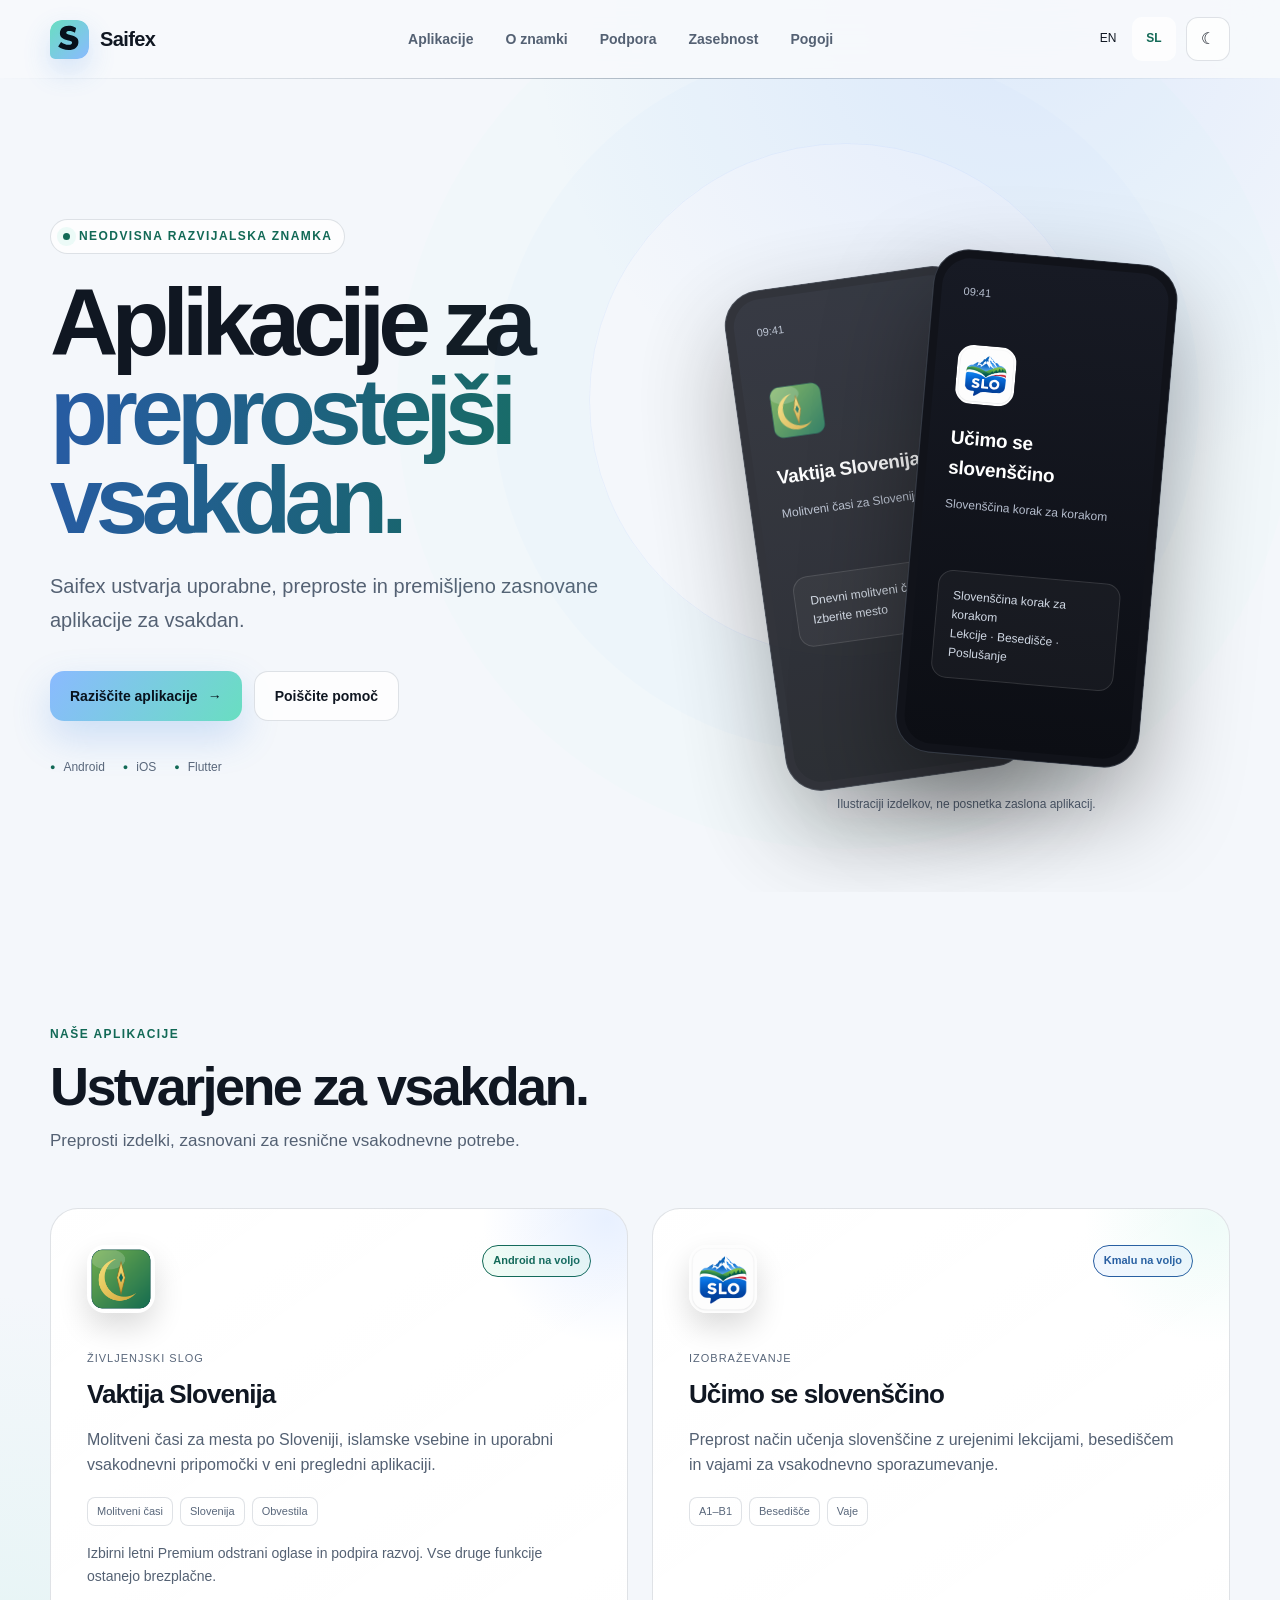
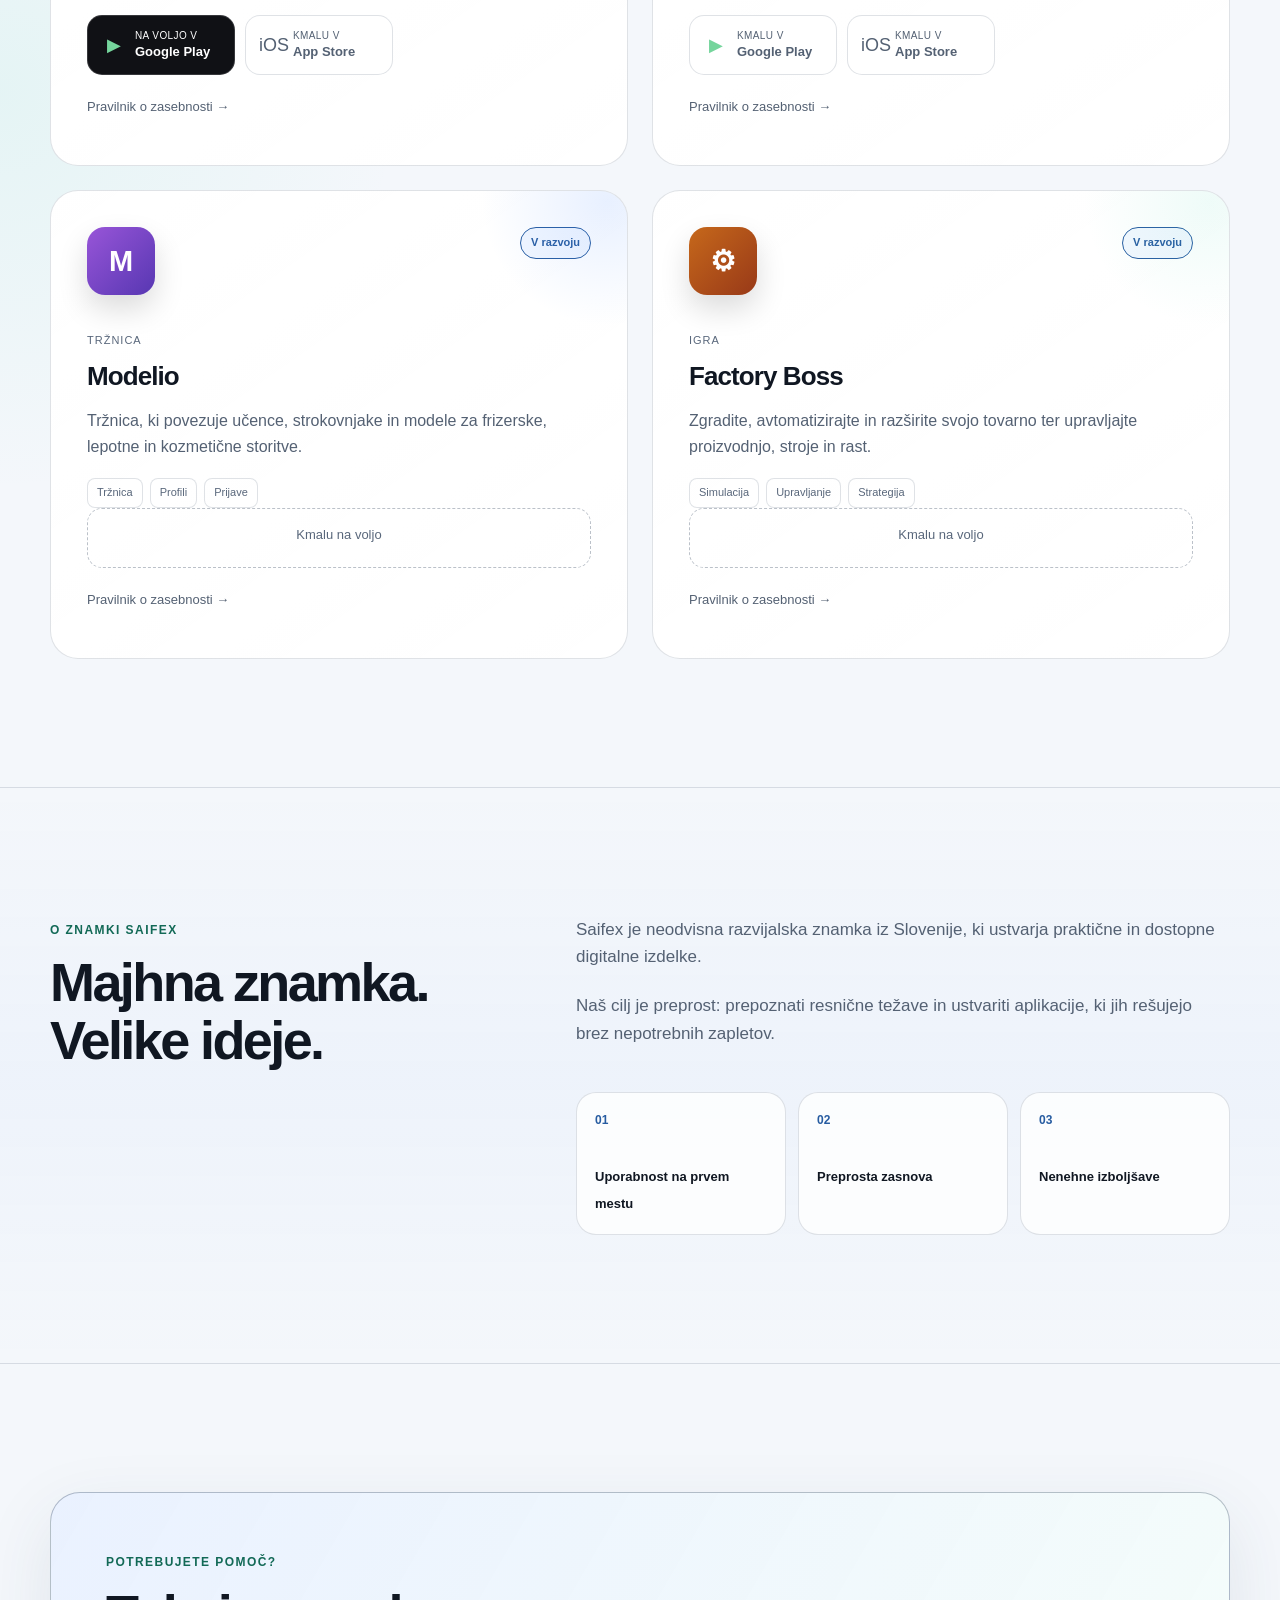
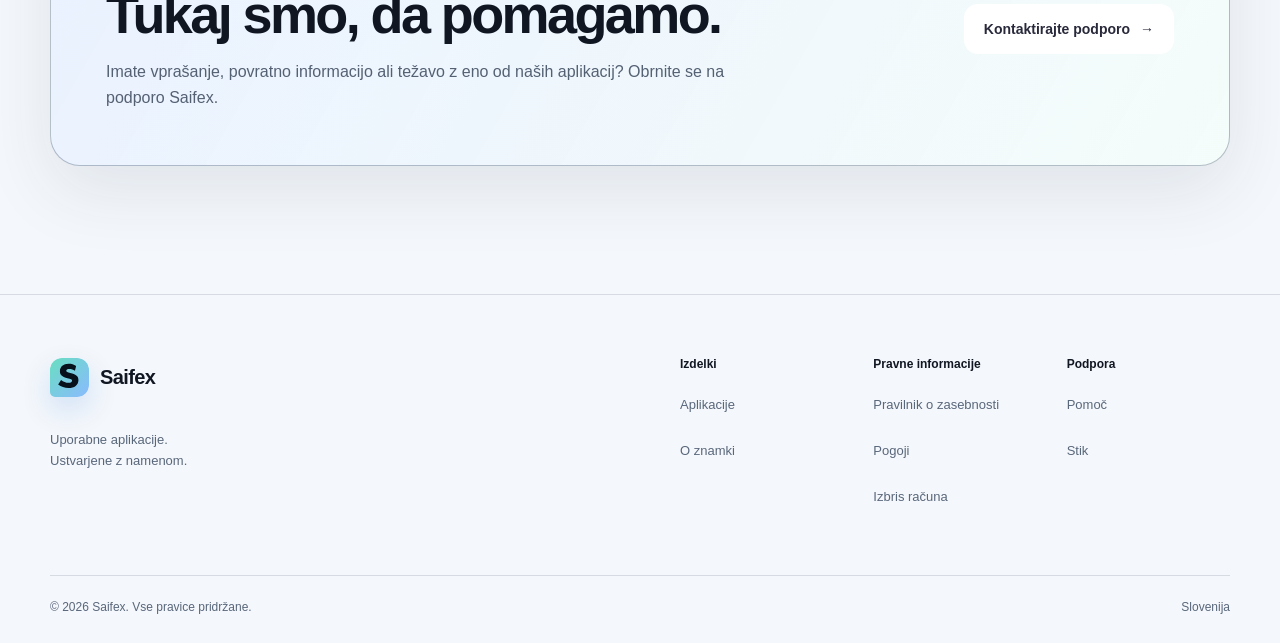
==== sl/index.html @ 96706d2f "Polish Saifex Pages and publish verified bilingual app policies" ====
<!DOCTYPE html>
<html lang="sl">
<head>
    <meta charset="UTF-8">
    <meta name="viewport" content="width=device-width, initial-scale=1.0">
    <title>Saifex | Premišljene aplikacije za vsakdan</title>
    <meta name="description" content="Neodvisna razvijalska znamka iz Slovenije. Spoznajte Vaktijo Slovenija, Učimo se slovenščino, Modelio in Factory Boss.">
    <meta name="robots" content="index, follow">
    <meta name="theme-color" content="#070b12">
    <link rel="canonical" href="https://saifex-apps.github.io/sl/">
    <link rel="alternate" hreflang="en" href="https://saifex-apps.github.io/">
    <link rel="alternate" hreflang="sl" href="https://saifex-apps.github.io/sl/">
    <link rel="alternate" hreflang="x-default" href="https://saifex-apps.github.io/">
    <meta property="og:title" content="Saifex | Premišljene aplikacije za vsakdan">
    <meta property="og:description" content="Neodvisna razvijalska znamka iz Slovenije. Spoznajte Vaktijo Slovenija, Učimo se slovenščino, Modelio in Factory Boss.">
    <meta property="og:url" content="https://saifex-apps.github.io/sl/">
    <meta property="og:type" content="website">
    <meta property="og:site_name" content="Saifex">
    <meta property="og:locale" content="sl_SI">
    <meta property="og:image" content="https://saifex-apps.github.io/assets/brand/social.png">
    <meta property="og:image:width" content="1200">
    <meta property="og:image:height" content="630">
    <meta property="og:image:alt" content="Saifex: Vaktija Slovenija, Učimo se slovenščino, Modelio, Factory Boss">
    <meta name="twitter:card" content="summary_large_image">
    <meta name="twitter:title" content="Saifex | Premišljene aplikacije za vsakdan">
    <meta name="twitter:description" content="Neodvisna razvijalska znamka iz Slovenije. Spoznajte Vaktijo Slovenija, Učimo se slovenščino, Modelio in Factory Boss.">
    <meta name="twitter:image" content="https://saifex-apps.github.io/assets/brand/social.png">
    <meta name="twitter:image:alt" content="Saifex applications">
    <link rel="icon" type="image/svg+xml" href="../assets/brand/favicon.svg">
    <link rel="icon" type="image/png" sizes="32x32" href="../assets/brand/favicon-32.png">
    <link rel="apple-touch-icon" sizes="180x180" href="../assets/brand/apple-touch-icon.png">
    <script src="../js/theme-init.js"></script>
    <link rel="stylesheet" href="../css/style.css">
    <script type="application/ld+json">{
  "@context": "https://schema.org",
  "@graph": [
    {
      "@type": "WebSite",
      "name": "Saifex",
      "url": "https://saifex-apps.github.io/",
      "inLanguage": [
        "en",
        "sl"
      ]
    },
    {
      "@type": "Brand",
      "name": "Saifex",
      "url": "https://saifex-apps.github.io/",
      "logo": "https://saifex-apps.github.io/assets/brand/favicon.svg"
    },
    {
      "@type": "SoftwareApplication",
      "name": "Vaktija Slovenija",
      "applicationCategory": "LifestyleApplication",
      "operatingSystem": "Android",
      "url": "https://play.google.com/store/apps/details?id=com.saidf.vaktijaslovenija"
    }
  ]
}</script>
</head>
<body>
<a class="skip-link" href="#main-content">Preskoči na vsebino</a>
<header class="site-header">
    <div class="container header-inner">
        <a href="index.html" class="brand" aria-label="Saifex: začetna stran"><img class="brand-logo" src="../assets/brand/favicon.svg" width="39" height="39" alt=""><span>Saifex</span></a>
        <nav class="desktop-nav" aria-label="Glavna navigacija"><a href="index.html#apps">Aplikacije</a>
            <a href="index.html#about">O znamki</a>
            <a href="support.html">Podpora</a>
            <a href="privacy.html">Zasebnost</a>
            <a href="terms.html">Pogoji</a></nav>
        <div class="header-actions">
            <nav class="language-switch" aria-label="Jezik">
                <a href="../index.html" hreflang="en" lang="en" data-language-link aria-label="English">EN</a>
                <a href="index.html" hreflang="sl" lang="sl" data-language-link aria-current="page" aria-label="Slovenščina">SL</a>
            </nav>
            <button id="themeToggle" class="icon-button" type="button" aria-label="Vklopi svetli videz" aria-pressed="false"><span id="themeIcon" aria-hidden="true">☀</span></button>
            <button id="menuButton" class="menu-button" type="button" aria-label="Odpri meni" aria-expanded="false" aria-controls="mobileMenu"><span></span><span></span><span></span></button>
        </div>
    </div>
    <nav id="mobileMenu" class="mobile-menu" aria-label="Mobilna navigacija"><a href="index.html#apps">Aplikacije</a>
            <a href="index.html#about">O znamki</a>
            <a href="support.html">Podpora</a>
            <a href="privacy.html">Zasebnost</a>
            <a href="terms.html">Pogoji</a></nav>
</header>
<main id="main-content" tabindex="-1">



    <section class="hero">

        <div class="container hero-grid">

            <div class="hero-content">

                <div class="eyebrow">
                    <span class="status-dot"></span>
                    Neodvisna razvijalska znamka
                </div>

                <h1>
                    Aplikacije za
                    <span class="gradient-text">
                        preprostejši vsakdan.
                    </span>
                </h1>

                <p class="hero-description">
                    Saifex ustvarja uporabne, preproste in premišljeno zasnovane aplikacije za vsakdan.
                </p>

                <div class="hero-actions">

                    <a href="#apps" class="button button-primary">
                        Raziščite aplikacije
                        <span>→</span>
                    </a>

                    <a href="support.html" class="button button-secondary">
                        Poiščite pomoč
                    </a>

                </div>

                <div class="platform-row">

                    <div class="platform-pill">
                        <span class="platform-icon" aria-hidden="true">●</span>
                        Android
                    </div>

                    <div class="platform-pill">
                        <span class="platform-icon apple" aria-hidden="true">●</span>
                        iOS
                    </div>

                    <div class="platform-pill">
                        <span class="platform-icon" aria-hidden="true">●</span>
                        Flutter
                    </div>

                </div>

            </div>


            <div class="hero-visual" aria-hidden="true">
<p class="device-caption">Ilustraciji izdelkov, ne posnetka zaslona aplikacij.</p>

                <div class="phone phone-back">

                    <div class="phone-screen">

                        <div class="mini-status">
                            09:41
                        </div>

                        <img class="mini-app-icon" src="../assets/apps/vaktija/icon.png" width="59" height="59" alt="">

                        <h3>Vaktija Slovenija</h3>

                        <p>
                            Molitveni časi za Slovenijo
                        </p>

                        <div class="mini-widget">Dnevni molitveni časi<br>Izberite mesto</div>

                    </div>

                </div>


                <div class="phone phone-front">

                    <div class="phone-screen">

                        <div class="mini-status">
                            09:41
                        </div>

                        <img class="mini-app-icon" src="../assets/apps/ucimo/icon.png" width="59" height="59" alt="">

                        <h3>
                            Učimo se slovenščino
                        </h3>

                        <p>
                            Slovenščina korak za korakom
                        </p>

                        <div class="lesson-progress">Slovenščina korak za korakom<br>Lekcije · Besedišče · Poslušanje</div>

                    </div>

                </div>

            </div>

        </div>

    </section>




    <section id="apps" class="section">

        <div class="container">

            <div class="section-heading">

                <span class="section-label">
                    Naše aplikacije
                </span>

                <h2>
                    Ustvarjene za vsakdan.
                </h2>

                <p>
                    Preprosti izdelki, zasnovani za resnične vsakodnevne potrebe.
                </p>

            </div>


            <div class="apps-grid">



                <article class="app-card featured-card">

                    <div class="app-card-top">

                        <img class="app-icon" src="../assets/apps/vaktija/icon.png" width="68" height="68" loading="lazy" alt="Ikona aplikacije Vaktija Slovenija">

                        <div class="app-status available">
                            Android na voljo
                        </div>

                    </div>

                    <div class="app-card-content">

                        <span class="app-category">
                            Življenjski slog
                        </span>

                        <h3>
                            Vaktija Slovenija
                        </h3>

                        <p>
                            Molitveni časi za mesta po Sloveniji, islamske vsebine in uporabni vsakodnevni pripomočki v eni pregledni aplikaciji.
                        </p>

                        <div class="app-features">

                            <span>Molitveni časi</span>
                            <span>Slovenija</span>
                            <span>Obvestila</span>

                        </div>

                    <p class="premium-note">Izbirni letni Premium odstrani oglase in podpira razvoj. Vse druge funkcije ostanejo brezplačne.</p></div>

                    <div class="store-buttons">



                        <a
                            href="https://play.google.com/store/apps/details?id=com.saidf.vaktijaslovenija"
                            class="store-button"
                            aria-label="Vaktija Slovenija v Google Play"
                            rel="noopener"
                        >
                            <div class="store-logo play-logo" aria-hidden="true">
                                ▶
                            </div>

                            <div>
                                <small>
                                    NA VOLJO V
                                </small>

                                <strong>
                                    Google Play
                                </strong>
                            </div>

                        </a>

                        <div class="store-button disabled">

                            <div class="store-logo" aria-hidden="true">
                                iOS
                            </div>

                            <div>

                                <small>
                                    KMALU V
                                </small>

                                <strong>
                                    App Store
                                </strong>

                            </div>

                        </div>

                    </div>

                    <a
                        href="privacy.html#vaktija"
                        class="app-policy-link"
                    >
                        Pravilnik o zasebnosti →
                    </a>

                </article>




                <article class="app-card">

                    <div class="app-card-top">

                        <img class="app-icon" src="../assets/apps/ucimo/icon.png" width="68" height="68" loading="lazy" alt="Ikona aplikacije Učimo se slovenščino">

                        <div class="app-status development">Kmalu na voljo
                        </div>

                    </div>

                    <div class="app-card-content">

                        <span class="app-category">
                            Izobraževanje
                        </span>

                        <h3>
                            Učimo se slovenščino
                        </h3>

                        <p>
                            Preprost način učenja slovenščine z urejenimi lekcijami, besediščem in vajami za vsakodnevno sporazumevanje.
                        </p>

                        <div class="app-features">

                            <span>A1–B1</span>
                            <span>Besedišče</span>
                            <span>Vaje</span>

                        </div>

                    </div>

                    <div class="store-buttons">

                        <div class="store-button disabled" aria-label="Učimo se slovenščino bo kmalu na voljo v Google Play">

                            <div class="store-logo play-logo" aria-hidden="true">
                                ▶
                            </div>

                            <div>

                                <small>
                                    KMALU V
                                </small>

                                <strong>
                                    Google Play
                                </strong>

                            </div>

                        </div>

                        <div class="store-button disabled">

                            <div class="store-logo" aria-hidden="true">
                                iOS
                            </div>

                            <div>

                                <small>
                                    KMALU V
                                </small>

                                <strong>
                                    App Store
                                </strong>

                            </div>

                        </div>

                    </div>

                    <a
                        href="privacy.html#ucimo"
                        class="app-policy-link"
                    >
                        Pravilnik o zasebnosti →
                    </a>

                </article>




                <article class="app-card">

                    <div class="app-card-top">

                        <div class="app-icon app-icon-modelio">
                            M
                        </div>

                        <div class="app-status development">
                            V razvoju
                        </div>

                    </div>

                    <div class="app-card-content">

                        <span class="app-category">
                            Tržnica
                        </span>

                        <h3>
                            Modelio
                        </h3>

                        <p>
                            Tržnica, ki povezuje učence, strokovnjake in modele za frizerske, lepotne in kozmetične storitve.
                        </p>

                        <div class="app-features">

                            <span>Tržnica</span>
                            <span>Profili</span>
                            <span>Prijave</span>

                        </div>

                    </div>

                    <div class="coming-soon-box">
                        Kmalu na voljo
                    </div>

                    <a
                        href="privacy.html#modelio"
                        class="app-policy-link"
                    >
                        Pravilnik o zasebnosti →
                    </a>

                </article>




                <article class="app-card">

                    <div class="app-card-top">

                        <div class="app-icon app-icon-factory">
                            ⚙
                        </div>

                        <div class="app-status development">
                            V razvoju
                        </div>

                    </div>

                    <div class="app-card-content">

                        <span class="app-category">
                            Igra
                        </span>

                        <h3>
                            Factory Boss
                        </h3>

                        <p>
                            Zgradite, avtomatizirajte in razširite svojo tovarno ter upravljajte proizvodnjo, stroje in rast.
                        </p>

                        <div class="app-features">

                            <span>Simulacija</span>
                            <span>Upravljanje</span>
                            <span>Strategija</span>

                        </div>

                    </div>

                    <div class="coming-soon-box">
                        Kmalu na voljo
                    </div>

                <a href="privacy.html#factory" class="app-policy-link">Pravilnik o zasebnosti →</a>
                </article>

            </div>

        </div>

    </section>




    <section id="about" class="section about-section">

        <div class="container about-grid">

            <div>

                <span class="section-label">
                    O znamki Saifex
                </span>

                <h2>
                    Majhna znamka.
                    <br>
                    Velike ideje.
                </h2>

            </div>

            <div class="about-copy">

                <p>
                    Saifex je neodvisna razvijalska znamka iz Slovenije, ki ustvarja praktične in dostopne digitalne izdelke.
                </p>

                <p>
                    Naš cilj je preprost: prepoznati resnične težave in ustvariti aplikacije, ki jih rešujejo brez nepotrebnih zapletov.
                </p>

                <div class="about-values">

                    <div class="value">

                        <strong>01</strong>

                        <span>
                            Uporabnost na prvem mestu
                        </span>

                    </div>

                    <div class="value">

                        <strong>02</strong>

                        <span>
                            Preprosta zasnova
                        </span>

                    </div>

                    <div class="value">

                        <strong>03</strong>

                        <span>
                            Nenehne izboljšave
                        </span>

                    </div>

                </div>

            </div>

        </div>

    </section>




    <section class="section">

        <div class="container">

            <div class="support-cta">

                <div>

                    <span class="section-label">
                        Potrebujete pomoč?
                    </span>

                    <h2>
                        Tukaj smo, da pomagamo.
                    </h2>

                    <p>
                        Imate vprašanje, povratno informacijo ali težavo z eno od naših aplikacij? Obrnite se na podporo Saifex.
                    </p>

                </div>

                <a
                    href="support.html"
                    class="button button-light"
                >
                    Kontaktirajte podporo
                    <span>→</span>
                </a>

            </div>

        </div>

    </section>

</main>
<footer class="footer">

    <div class="container footer-grid">

        <div>

            <a href="index.html" class="brand footer-brand">

                <img class="brand-logo" src="../assets/brand/favicon.svg" width="39" height="39" alt="" loading="lazy">

                <span>
                    Saifex
                </span>

            </a>

            <p>
                Uporabne aplikacije.
                <br>
                Ustvarjene z namenom.
            </p>

        </div>


        <div class="footer-links">

            <div>

                <strong>
                    Izdelki
                </strong>

                <a href="#apps">
                    Aplikacije
                </a>

                <a href="#about">
                    O znamki
                </a>

            </div>


            <div>

                <strong>
                    Pravne informacije
                </strong>

                <a href="privacy.html">
                    Pravilnik o zasebnosti
                </a>

                <a href="terms.html">
                    Pogoji
                </a>
<a href="account-deletion.html">Izbris računa</a>

            </div>


            <div>

                <strong>
                    Podpora
                </strong>

                <a href="support.html">
                    Pomoč
                </a>

                <a href="mailto:saifex.apps@outlook.com">
                    Stik
                </a>

            </div>

        </div>

    </div>


    <div class="container footer-bottom">

        <span>
            © <span id="year">2026</span> Saifex.
            Vse pravice pridržane.
        </span>

        <span>
            Slovenija
        </span>

    </div>

</footer>
<script src="../js/main.js"></script>
</body>
</html>
---- css/style.css ----
/* Saifex: one shared visual system for English and Slovenian pages. */

/* Variables and themes */
:root {
    color-scheme: dark;
    --background: #070b12;
    --background-secondary: #0b111b;
    --surface: rgba(255, 255, 255, .055);
    --surface-hover: rgba(255, 255, 255, .085);
    --border: rgba(188, 211, 235, .12);
    --border-strong: rgba(188, 211, 235, .25);
    --text: #f7f9fc;
    --text-secondary: #aeb8c8;
    --text-muted: #a0adbf;
    --primary: #5c96ff;
    --primary-light: #8abaff;
    --accent: #69dec1;
    --success: #69dec1;
    --header-background: rgba(7, 11, 18, .88);
    --card-shadow: 0 28px 80px rgba(0, 0, 0, .3);
    --max-width: 1180px;
}
:root.light {
    color-scheme: light;
    --background: #f4f7fb;
    --background-secondary: #fff;
    --surface: rgba(255, 255, 255, .78);
    --surface-hover: #fff;
    --border: rgba(31, 52, 78, .14);
    --border-strong: rgba(31, 52, 78, .3);
    --text: #101722;
    --text-secondary: #546173;
    --text-muted: #59677b;
    --primary: #275ca1;
    --primary-light: #275ca1;
    --accent: #126956;
    --success: #126956;
    --header-background: rgba(247, 249, 252, .94);
    --card-shadow: 0 24px 70px rgba(45, 66, 92, .1);
}

/* Reset and base */
* { box-sizing: border-box; }
html { scroll-behavior: smooth; scroll-padding-top: 104px; }
body {
    margin: 0;
    min-height: 100vh;
    background: radial-gradient(circle at 78% 4%, rgba(92, 150, 255, .13), transparent 31rem),
        radial-gradient(circle at 8% 38%, rgba(105, 222, 193, .07), transparent 26rem), var(--background);
    color: var(--text);
    font-family: "Avenir Next", "Segoe UI Variable", "Segoe UI", sans-serif;
    line-height: 1.6;
    text-rendering: optimizeLegibility;
}
:root.light body {
    background: radial-gradient(circle at 80% 0%, rgba(92, 150, 255, .13), transparent 31rem),
        radial-gradient(circle at 0% 44%, rgba(105, 222, 193, .11), transparent 25rem), var(--background);
}
a { color: inherit; text-decoration: none; }
button { font: inherit; }
img { display: block; max-width: 100%; height: auto; }
.container { width: min(calc(100% - 40px), var(--max-width)); margin-inline: auto; }
.section { padding: clamp(88px, 10vw, 132px) 0; }
.section-tight { padding: 48px 0 92px; }
.section-heading { max-width: 700px; margin-bottom: 54px; }
.section-label { color: var(--accent); text-transform: uppercase; font-size: 12px; letter-spacing: .12em; font-weight: 850; }
.section-heading h2, .about-section h2, .support-cta h2, .contact-box h2 {
    margin: 11px 0 12px;
    font-size: clamp(36px, 5vw, 54px);
    line-height: 1.08;
    letter-spacing: -.048em;
}
.section-heading p { margin: 0; color: var(--text-secondary); font-size: 17px; }
::selection { color: #06101b; background: #69dec1; }

/* Accessibility */
.skip-link {
    position: fixed;
    z-index: 1000;
    top: 12px;
    left: 12px;
    padding: 12px 16px;
    color: #07111c;
    background: #69dec1;
    border-radius: 10px;
    font-weight: 800;
    transform: translateY(-160%);
}
.skip-link:focus { transform: translateY(0); }
a, button { -webkit-tap-highlight-color: transparent; }
a:focus-visible, button:focus-visible, summary:focus-visible { outline: 3px solid var(--primary-light); outline-offset: 4px; }
#main-content:focus { outline: none; }
[hidden] { display: none !important; }

/* Header and navigation */
.site-header {
    position: sticky;
    top: 0;
    z-index: 100;
    background: var(--header-background);
    backdrop-filter: blur(20px) saturate(145%);
    -webkit-backdrop-filter: blur(20px) saturate(145%);
}
.site-header::after {
    content: "";
    position: absolute;
    right: 0;
    bottom: -1px;
    left: 0;
    height: 1px;
    background: linear-gradient(90deg, transparent, var(--border-strong), transparent);
}
.header-inner { min-height: 78px; display: flex; align-items: center; justify-content: space-between; gap: 16px; }
.brand { display: inline-flex; align-items: center; gap: 11px; font-size: 20px; font-weight: 750; letter-spacing: -.03em; min-height: 44px; }
.brand-logo { width: 39px; height: 39px; flex-shrink: 0; border-radius: 12px 12px 12px 5px; box-shadow: 0 12px 28px rgba(61, 133, 226, .2); }
.desktop-nav { display: flex; align-items: center; gap: 32px; }
.desktop-nav a, .mobile-menu a { position: relative; color: var(--text-secondary); font-weight: 680; }
.desktop-nav a { display: inline-flex; align-items: center; min-height: 44px; font-size: 14px; }
.desktop-nav a:hover, .desktop-nav a[aria-current="page"] { color: var(--text); }
.desktop-nav a::after {
    content: "";
    position: absolute;
    right: 0;
    bottom: 0;
    left: 0;
    height: 2px;
    background: linear-gradient(90deg, var(--primary), var(--accent));
    border-radius: 999px;
    transform: scaleX(0);
    transition: transform 180ms ease;
}
.desktop-nav a:hover::after, .desktop-nav a[aria-current="page"]::after { transform: scaleX(1); }
.header-actions { display: flex; align-items: center; gap: 10px; flex-shrink: 0; }
.icon-button, .menu-button {
    width: 44px;
    height: 44px;
    border: 1px solid var(--border);
    color: var(--text);
    background: var(--surface);
    border-radius: 12px;
    cursor: pointer;
}
.icon-button:hover { background: var(--surface-hover); }
.menu-button { display: none; flex-direction: column; justify-content: center; align-items: center; gap: 5px; }
.menu-button span { width: 21px; height: 2px; background: var(--text); border-radius: 4px; }
.mobile-menu { display: none; padding: 10px 20px 16px; flex-direction: column; gap: 4px; border-top: 1px solid var(--border); }
.mobile-menu a { display: flex; align-items: center; min-height: 48px; padding: 10px 6px; }
.language-switch { display: flex; gap: 2px; font-size: 12px; }
.language-switch a { display: grid; place-items: center; min-width: 44px; min-height: 44px; border-radius: 10px; }
.language-switch [aria-current="page"] { color: var(--accent); background: var(--surface); font-weight: 800; }

/* Hero and decorative devices (not screenshots) */
.hero { position: relative; overflow: clip; min-height: min(790px, calc(100vh - 78px)); padding: clamp(88px, 11vw, 150px) 0 115px; }
.hero::before {
    content: "";
    position: absolute;
    top: 8%;
    left: 46%;
    width: 32rem;
    height: 32rem;
    border: 1px solid rgba(92, 150, 255, .09);
    border-radius: 50%;
    box-shadow: 0 0 0 6rem rgba(92, 150, 255, .025), 0 0 0 12rem rgba(105, 222, 193, .018);
    pointer-events: none;
}
.hero-grid { display: grid; grid-template-columns: 1.05fr .95fr; gap: 70px; align-items: center; }
.hero-content { min-width: 0; }
.eyebrow {
    width: fit-content;
    display: flex;
    align-items: center;
    gap: 9px;
    padding: 7px 12px;
    border: 1px solid var(--border);
    border-radius: 100px;
    color: var(--accent);
    font-size: 12px;
    font-weight: 850;
    text-transform: uppercase;
    letter-spacing: .12em;
    background: var(--surface);
}
.status-dot { width: 7px; height: 7px; border-radius: 50%; background: var(--accent); box-shadow: 0 0 0 6px rgba(105, 222, 193, .11); }
.hero h1 { margin: 24px 0; max-width: 760px; font-size: clamp(3.4rem, 7.4vw, 6.4rem); line-height: .94; letter-spacing: -.072em; font-weight: 780; }
.gradient-text {
    display: inline-block;
    color: transparent;
    background: linear-gradient(100deg, var(--primary-light) 5%, var(--accent) 92%);
    background-clip: text;
    -webkit-background-clip: text;
}
.hero-description { max-width: 610px; color: var(--text-secondary); font-size: clamp(1.05rem, 1.8vw, 1.25rem); line-height: 1.7; }
.hero-actions { margin-top: 34px; display: flex; flex-wrap: wrap; gap: 12px; }
.platform-row { margin-top: 37px; display: flex; flex-wrap: wrap; gap: 18px; }
.platform-pill { display: flex; align-items: center; gap: 8px; color: var(--text-muted); font-size: 12px; }
.platform-icon { color: var(--accent); font-size: 9px; }
.hero-visual { position: relative; min-height: 550px; display: flex; align-items: center; justify-content: center; }
.device-caption {
    position: absolute;
    bottom: -45px;
    max-width: 100%;
    margin: 0;
    padding: 4px 10px;
    color: var(--text-muted);
    background: var(--background);
    border-radius: 8px;
    text-align: center;
    font-size: 12px;
}
.phone {
    position: absolute;
    width: 245px;
    height: 505px;
    padding: 8px;
    border: 1px solid rgba(188, 211, 235, .2);
    border-radius: 36px;
    background: #11131a;
    box-shadow: 0 42px 100px rgba(0, 0, 0, .38);
    transform: translate(var(--phone-x), var(--phone-y)) rotate(var(--phone-rotate));
    animation: float-device 7s ease-in-out infinite;
}
.phone-front { --phone-x: 70px; --phone-y: 10px; --phone-rotate: 5deg; z-index: 3; }
.phone-back { --phone-x: -90px; --phone-y: 30px; --phone-rotate: -8deg; opacity: .85; animation-delay: -3.5s; }
@keyframes float-device {
    0%, 100% { transform: translate(var(--phone-x), var(--phone-y)) rotate(var(--phone-rotate)); }
    50% { transform: translate(var(--phone-x), calc(var(--phone-y) - 8px)) rotate(var(--phone-rotate)); }
}
.phone-screen {
    width: 100%;
    height: 100%;
    overflow: hidden;
    padding: 25px 22px;
    border-radius: 28px;
    background: linear-gradient(180deg, #171a24, #0c0e14);
    color: #fff;
}
.mini-status { font-size: 11px; color: #b5bdcd; margin-bottom: 43px; }
.mini-app-icon { width: 59px; height: 59px; border-radius: 16px; margin-bottom: 20px; }
.phone h3 { margin: 0; font-size: 19px; letter-spacing: -.3px; }
.phone p { font-size: 12px; color: #b5bdcd; }
.mini-widget, .lesson-progress {
    margin-top: 55px;
    border: 1px solid rgba(255, 255, 255, .12);
    background: rgba(255, 255, 255, .04);
    padding: 15px;
    border-radius: 15px;
    color: #d1d9e5;
    font-size: 12px;
}

/* Buttons */
.button {
    min-height: 50px;
    display: inline-flex;
    align-items: center;
    justify-content: center;
    gap: 10px;
    padding: 12px 20px;
    border-radius: 14px;
    font-size: 14px;
    font-weight: 800;
    transition: transform 180ms ease, box-shadow 180ms ease;
    overflow-wrap: anywhere;
}
.button:hover { transform: translateY(-2px); }
.button-primary { color: #08121d; background: linear-gradient(125deg, #8abaff, #69dec1); box-shadow: 0 16px 38px rgba(61, 133, 226, .22); }
.button-primary:hover { box-shadow: 0 20px 46px rgba(61, 133, 226, .3); }
.button-secondary { border: 1px solid var(--border); background: var(--surface); }
.button-light { flex-shrink: 0; color: #28293a; background: #fff; }

/* Apps */
.apps-grid { display: grid; grid-template-columns: repeat(2, minmax(0, 1fr)); gap: 24px; }
.app-card {
    position: relative;
    display: flex;
    flex-direction: column;
    padding: clamp(25px, 3vw, 36px);
    min-height: 445px;
    border: 1px solid var(--border);
    border-radius: 28px;
    background: linear-gradient(145deg, rgba(255, 255, 255, .055), rgba(255, 255, 255, .018)), var(--background-secondary);
    box-shadow: 0 1px 0 rgba(255, 255, 255, .04) inset;
    overflow: hidden;
    transition: transform 250ms ease, border-color 180ms ease, box-shadow 180ms ease;
}
.app-card::before {
    content: "";
    position: absolute;
    top: -120px;
    right: -110px;
    width: 260px;
    height: 260px;
    background: radial-gradient(circle, rgba(92, 150, 255, .14), transparent 68%);
    pointer-events: none;
}
.app-card:nth-child(even)::before { background: radial-gradient(circle, rgba(105, 222, 193, .11), transparent 68%); }
.app-card:hover { transform: translateY(-5px); border-color: var(--border-strong); box-shadow: var(--card-shadow); }
.app-card-top { display: flex; align-items: flex-start; justify-content: space-between; gap: 14px; }
.app-icon {
    width: 68px;
    height: 68px;
    border-radius: 18px;
    display: grid;
    place-items: center;
    color: #fff;
    font-weight: 800;
    flex-shrink: 0;
    box-shadow: 0 14px 30px rgba(0, 0, 0, .14);
}
.app-icon-modelio { background: linear-gradient(135deg, #9855d8, #5737b2); font-size: 29px; }
.app-icon-factory { background: linear-gradient(135deg, #c6681b, #983918); font-size: 29px; }
.app-status { padding: 6px 10px; border-radius: 100px; font-size: 11px; font-weight: 650; border: 1px solid currentColor; }
.app-status.available { color: var(--success); background: rgba(69, 212, 131, .08); }
.app-status.development { color: var(--primary-light); background: rgba(92, 150, 255, .08); }
.app-card-content { margin-top: 31px; }
.app-category { color: var(--text-muted); font-size: 11px; text-transform: uppercase; letter-spacing: 1px; }
.app-card h3 { margin: 4px 0 11px; font-size: 26px; letter-spacing: -.035em; }
.app-card p { color: var(--text-secondary); margin: 0; max-width: 500px; }
.app-card .premium-note { margin-top: 16px; font-size: 14px; }
.app-features { display: flex; flex-wrap: wrap; gap: 7px; margin-top: 19px; }
.app-features span {
    padding: 5px 9px;
    border: 1px solid var(--border);
    border-radius: 8px;
    font-size: 11px;
    color: var(--text-muted);
    background: rgba(255, 255, 255, .035);
}
.store-buttons { display: flex; flex-wrap: wrap; gap: 10px; margin-top: auto; padding-top: 28px; }
.store-button {
    min-width: 148px;
    min-height: 60px;
    display: flex;
    align-items: center;
    gap: 9px;
    padding: 8px 13px;
    color: #fff;
    background: #101115;
    border: 1px solid rgba(255, 255, 255, .16);
    border-radius: 15px;
    transition: transform 180ms ease, border-color 180ms ease;
}
.store-button:not(.disabled):hover { transform: translateY(-2px); border-color: #8abaff; }
.store-button.disabled { color: var(--text-secondary); background: var(--surface); border-color: var(--border); cursor: default; }
.store-button small { display: block; font-size: 10px; letter-spacing: .4px; line-height: 1.3; }
.store-button strong { display: block; font-size: 13px; line-height: 1.5; }
.store-logo { width: 25px; text-align: center; font-size: 18px; }
.play-logo { color: #75d59c; }
.coming-soon-box {
    margin-top: auto;
    min-height: 60px;
    padding: 16px 13px;
    border: 1px dashed var(--border-strong);
    border-radius: 15px;
    text-align: center;
    color: var(--text-muted);
    font-size: 13px;
}
.app-policy-link {
    display: inline-flex;
    align-items: center;
    width: fit-content;
    min-height: 44px;
    margin-top: 10px;
    color: var(--text-secondary);
    font-size: 13px;
}
.app-policy-link:hover { color: var(--text); }

/* About */
.about-section { border-block: 1px solid var(--border); background: linear-gradient(180deg, transparent, rgba(92, 150, 255, .04), transparent); }
.about-grid { display: grid; grid-template-columns: .8fr 1.2fr; gap: 90px; }
.about-copy { color: var(--text-secondary); font-size: 17px; }
.about-copy p { max-width: 640px; margin: 0 0 22px; }
.about-values { display: grid; grid-template-columns: repeat(3, minmax(0, 1fr)); margin-top: 45px; gap: 12px; }
.value { min-height: 120px; padding: 18px; border: 1px solid var(--border); border-radius: 20px; background: var(--surface); }
.value strong { display: block; color: var(--primary-light); font-size: 12px; margin-bottom: 32px; }
.value span { color: var(--text); font-size: 13px; font-weight: 600; }

/* Support */
.support-cta, .contact-box {
    display: flex;
    align-items: center;
    justify-content: space-between;
    gap: 32px;
    padding: 35px;
    border: 1px solid var(--border-strong);
    border-radius: 30px;
    background: linear-gradient(120deg, rgba(92, 150, 255, .13), rgba(105, 222, 193, .07)), var(--background-secondary);
    box-shadow: var(--card-shadow);
}
.support-cta { padding: 55px; }
.support-cta p, .contact-box p { margin-bottom: 0; color: var(--text-secondary); max-width: 620px; }
.support-heading { display: flex; align-items: end; justify-content: space-between; gap: 28px; margin-bottom: 42px; }
.support-heading p { max-width: 480px; }
.support-grid { display: grid; grid-template-columns: repeat(2, minmax(0, 1fr)); gap: 20px; }
.support-card {
    display: grid;
    grid-template-columns: auto 1fr auto;
    align-items: center;
    min-height: 160px;
    gap: 20px;
    padding: 25px;
    border: 1px solid var(--border);
    border-radius: 24px;
    background: var(--surface);
    transition: transform 180ms ease, background 180ms ease;
}
.support-card:hover { border-color: var(--border-strong); background: var(--surface-hover); transform: translateY(-4px); }
.support-icon { width: 45px; height: 45px; border-radius: 13px; display: grid; place-items: center; color: #fff; font-weight: 800; }
.support-card-copy { display: grid; gap: 7px; }
.support-card-copy strong { color: var(--text); font-size: 1.1rem; }
.support-card-copy span { color: var(--text-secondary); line-height: 1.55; }
.support-arrow { color: var(--primary-light); font-size: 1.45rem; }
.faq { max-width: 800px; }
.faq details { padding: 16px 0; border-bottom: 1px solid var(--border); }
.faq summary { min-height: 44px; cursor: pointer; font-weight: 700; padding: 10px 0; }
.faq p { color: var(--text-secondary); margin: 12px 0; }
.faq a { color: var(--primary-light); text-decoration: underline; text-underline-offset: 3px; }

/* Legal */
.page-hero {
    padding: clamp(110px, 14vw, 170px) 0 clamp(60px, 8vw, 96px);
    border-bottom: 1px solid var(--border);
    background: linear-gradient(180deg, rgba(92, 150, 255, .08), transparent);
}
.page-hero h1 { margin: 12px 0; max-width: 800px; font-size: clamp(42px, 6vw, 65px); line-height: 1.05; letter-spacing: -.055em; }
.page-hero p { color: var(--text-secondary); max-width: 650px; font-size: 16px; }
.legal-layout {
    display: grid;
    grid-template-columns: 220px minmax(0, 1fr);
    align-items: start;
    gap: clamp(28px, 5vw, 70px);
    padding-top: 48px;
    padding-bottom: 110px;
}
.legal-nav {
    position: sticky;
    top: 108px;
    display: flex;
    flex-direction: column;
    gap: 4px;
    padding: 8px;
    border: 1px solid var(--border);
    border-radius: 20px;
    background: var(--surface);
}
.legal-nav a {
    display: flex;
    align-items: center;
    min-height: 44px;
    padding: 8px 10px;
    border-radius: 10px;
    color: var(--text-secondary);
    font-size: 13px;
}
.legal-nav a:hover { color: var(--text); background: var(--surface-hover); }
.legal-content { max-width: 760px; min-width: 0; }
.legal-section { scroll-margin-top: 105px; padding: 32px 0; border-bottom: 1px solid var(--border); }
.legal-section:first-child { padding-top: 0; }
.legal-section h2 { margin-top: 0; letter-spacing: -.035em; }
.legal-section h3 { margin-top: 28px; font-size: 17px; }
.legal-section p, .legal-section li { color: var(--text-secondary); font-size: 15px; }
.legal-section ul { padding-left: 20px; }
.legal-section a { color: var(--primary-light); text-decoration: underline; text-underline-offset: 3px; overflow-wrap: anywhere; }
.last-updated { color: var(--text-muted); font-size: 13px; }

/* Footer */
.footer { padding: 60px 0 26px; border-top: 1px solid var(--border); }
.footer-grid { display: grid; grid-template-columns: 1fr 1fr; gap: 80px; }
.footer-brand { margin-bottom: 18px; }
.footer p { color: var(--text-muted); font-size: 13px; }
.footer-links { display: grid; grid-template-columns: repeat(3, minmax(0, 1fr)); gap: 30px; }
.footer-links div { display: flex; flex-direction: column; gap: 2px; }
.footer-links strong { margin-bottom: 7px; font-size: 12px; }
.footer-links a { display: inline-flex; align-items: center; min-height: 44px; color: var(--text-muted); font-size: 13px; }
.footer a:hover { color: var(--text); }
.footer-bottom {
    margin-top: 55px;
    padding-top: 22px;
    border-top: 1px solid var(--border);
    display: flex;
    justify-content: space-between;
    gap: 16px;
    color: var(--text-muted);
    font-size: 12px;
}
.footer-bottom a { display: inline-flex; align-items: center; min-height: 44px; }
.footer-bottom div { display: flex; flex-wrap: wrap; gap: 16px; }
.compact-footer { margin-top: 24px; }
.compact-footer .footer-bottom { margin-top: 0; border-top: 0; padding-top: 0; }

/* Progressive enhancement: legal text stays visible for direct anchor links. */
.reveal-ready .app-card, .reveal-ready .value, .reveal-ready .support-card {
    opacity: 0;
    transform: translateY(16px);
    transition: opacity 500ms ease, transform 500ms ease, border-color 180ms ease, box-shadow 180ms ease;
}
.reveal-ready .is-visible { opacity: 1; transform: translateY(0); }

/* Responsive */
@media (max-width: 1050px) {
    .desktop-nav { gap: 18px; }
    .hero-grid { gap: 36px; }
}
@media (max-width: 900px) {
    .desktop-nav { display: none; }
    .menu-button { display: flex; }
    .mobile-menu.open { display: flex; max-height: calc(100dvh - 78px); overflow-y: auto; }
    .hero { min-height: auto; }
    .hero-grid { grid-template-columns: 1fr; gap: 40px; }
    .hero::before { top: 47%; left: 22%; width: 24rem; height: 24rem; }
    .hero-visual { min-height: 550px; }
    .apps-grid, .about-grid, .footer-grid, .legal-layout, .support-grid { grid-template-columns: 1fr; }
    .about-grid { gap: 25px; }
    .footer-grid { gap: 40px; }
    .support-cta, .support-heading, .contact-box { align-items: flex-start; flex-direction: column; }
    .legal-nav { position: static; flex-direction: row; flex-wrap: wrap; }
}
@media (max-width: 600px) {
    .container { width: min(calc(100% - 28px), var(--max-width)); }
    .header-inner { min-height: 70px; gap: 8px; }
    .brand { gap: 8px; font-size: 18px; }
    .brand-logo { width: 32px; height: 32px; }
    .header-actions { gap: 4px; }
    .language-switch { gap: 0; }
    .language-switch a { min-width: 44px; }
    .mobile-menu.open { max-height: calc(100dvh - 70px); }
    .section { padding: 75px 0; }
    .section-tight { padding: 40px 0 60px; }
    .hero { padding: 78px 0 65px; }
    .hero h1 { font-size: clamp(3rem, 16vw, 4.3rem); letter-spacing: -.055em; }
    .gradient-text { display: inline; }
    .hero-description { font-size: 16px; }
    .hero-actions, .hero-actions .button { width: 100%; }
    .hero-visual { min-height: 440px; }
    .phone { width: 200px; height: 410px; border-radius: 30px; }
    .phone-front { --phone-x: 50px; }
    .phone-back { --phone-x: -55px; }
    .phone-screen { padding: 22px 16px; border-radius: 23px; }
    .mini-status { margin-bottom: 24px; }
    .mini-widget, .lesson-progress { margin-top: 30px; }
    .phone h3 { font-size: 17px; }
    .app-card { padding: 22px; border-radius: 23px; min-height: 420px; }
    .store-buttons { flex-direction: column; }
    .store-button { width: 100%; }
    .about-values { grid-template-columns: 1fr; }
    .value { min-height: auto; }
    .value strong { margin-bottom: 12px; }
    .support-cta, .contact-box { padding: 30px 24px; border-radius: 24px; }
    .support-card { grid-template-columns: auto 1fr; min-height: 140px; padding: 22px; gap: 14px; }
    .support-arrow { display: none; }
    .contact-box .button { width: 100%; }
    .page-hero { padding-top: 100px; }
    .legal-nav { gap: 4px; }
    .legal-nav a { font-size: 12px; }
    .footer-links { grid-template-columns: repeat(2, minmax(0, 1fr)); gap: 24px; }
    .footer-bottom { flex-direction: column; gap: 12px; }
}

/* Reduced motion */
@media (prefers-reduced-motion: reduce) {
    html { scroll-behavior: auto; }
    *, *::before, *::after { animation: none !important; transition: none !important; scroll-behavior: auto !important; }
    .reveal-ready .app-card, .reveal-ready .value, .reveal-ready .support-card { opacity: 1; transform: none; }
}
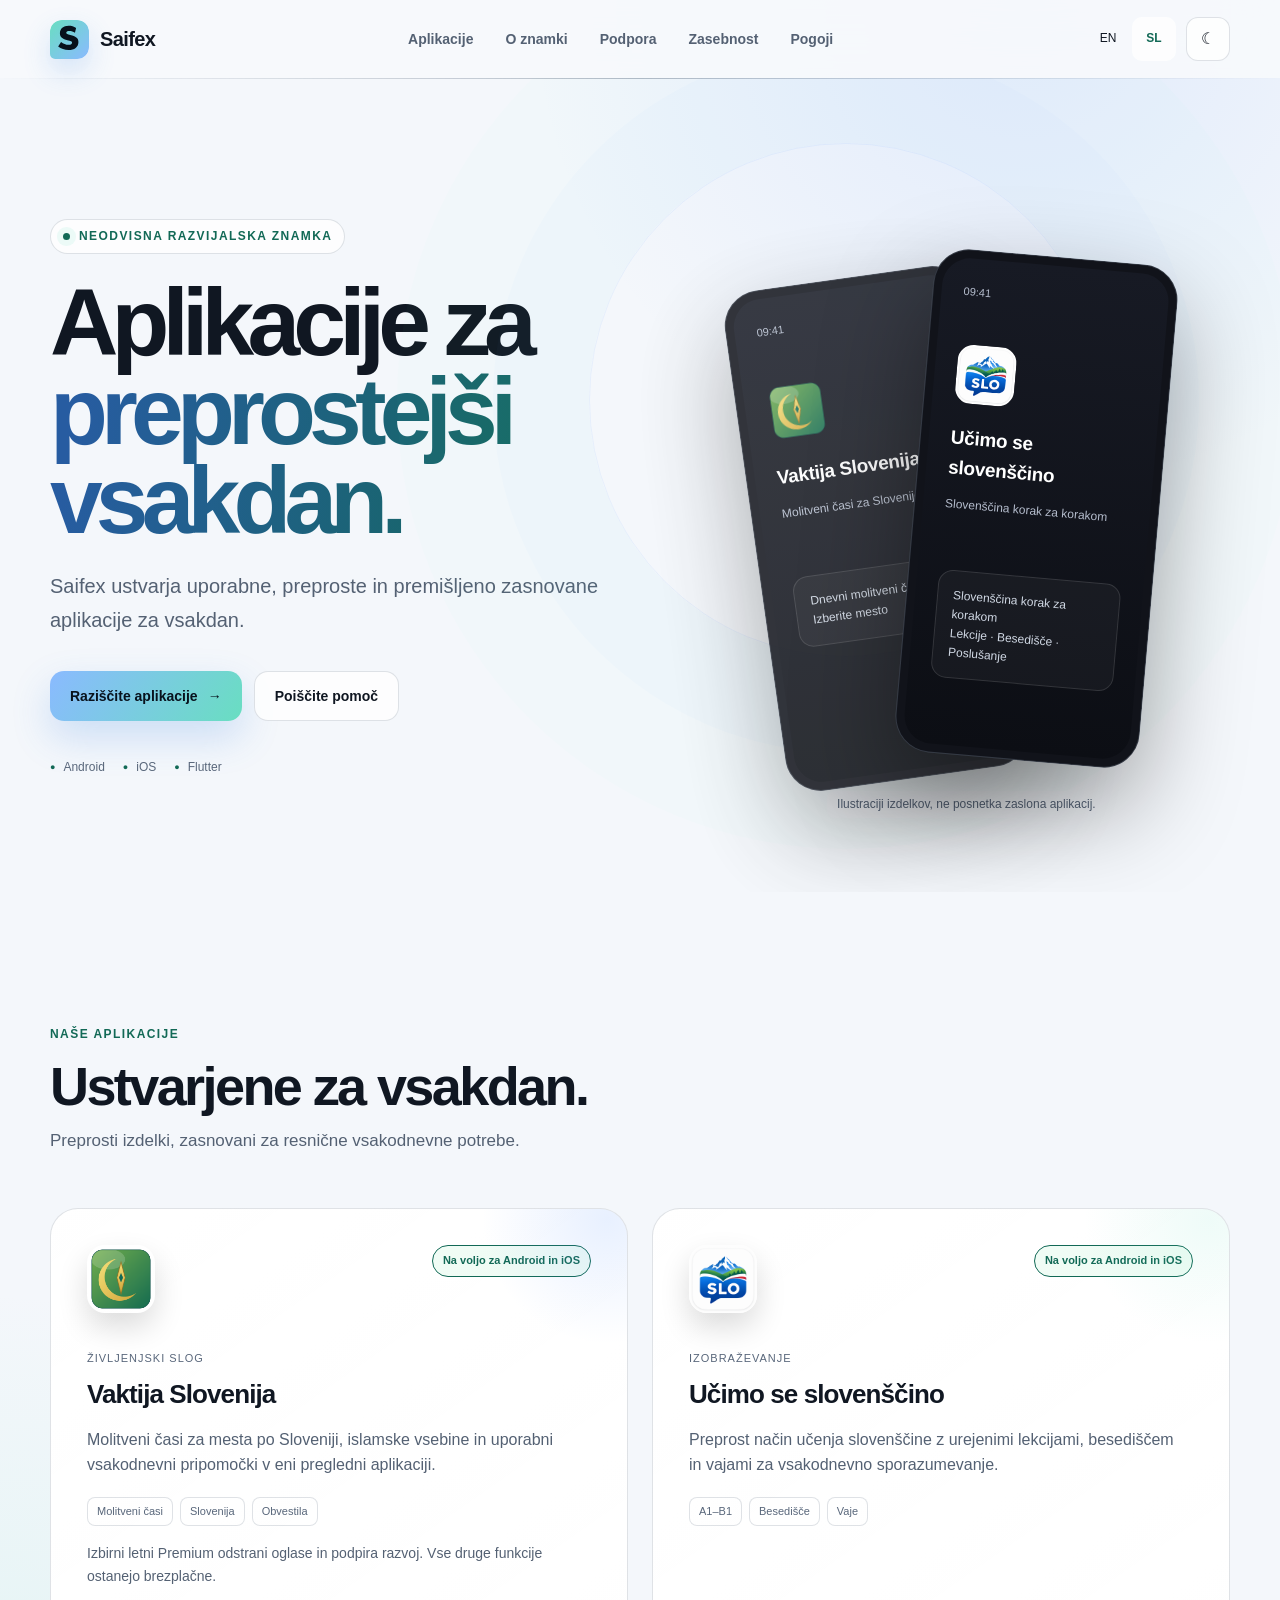
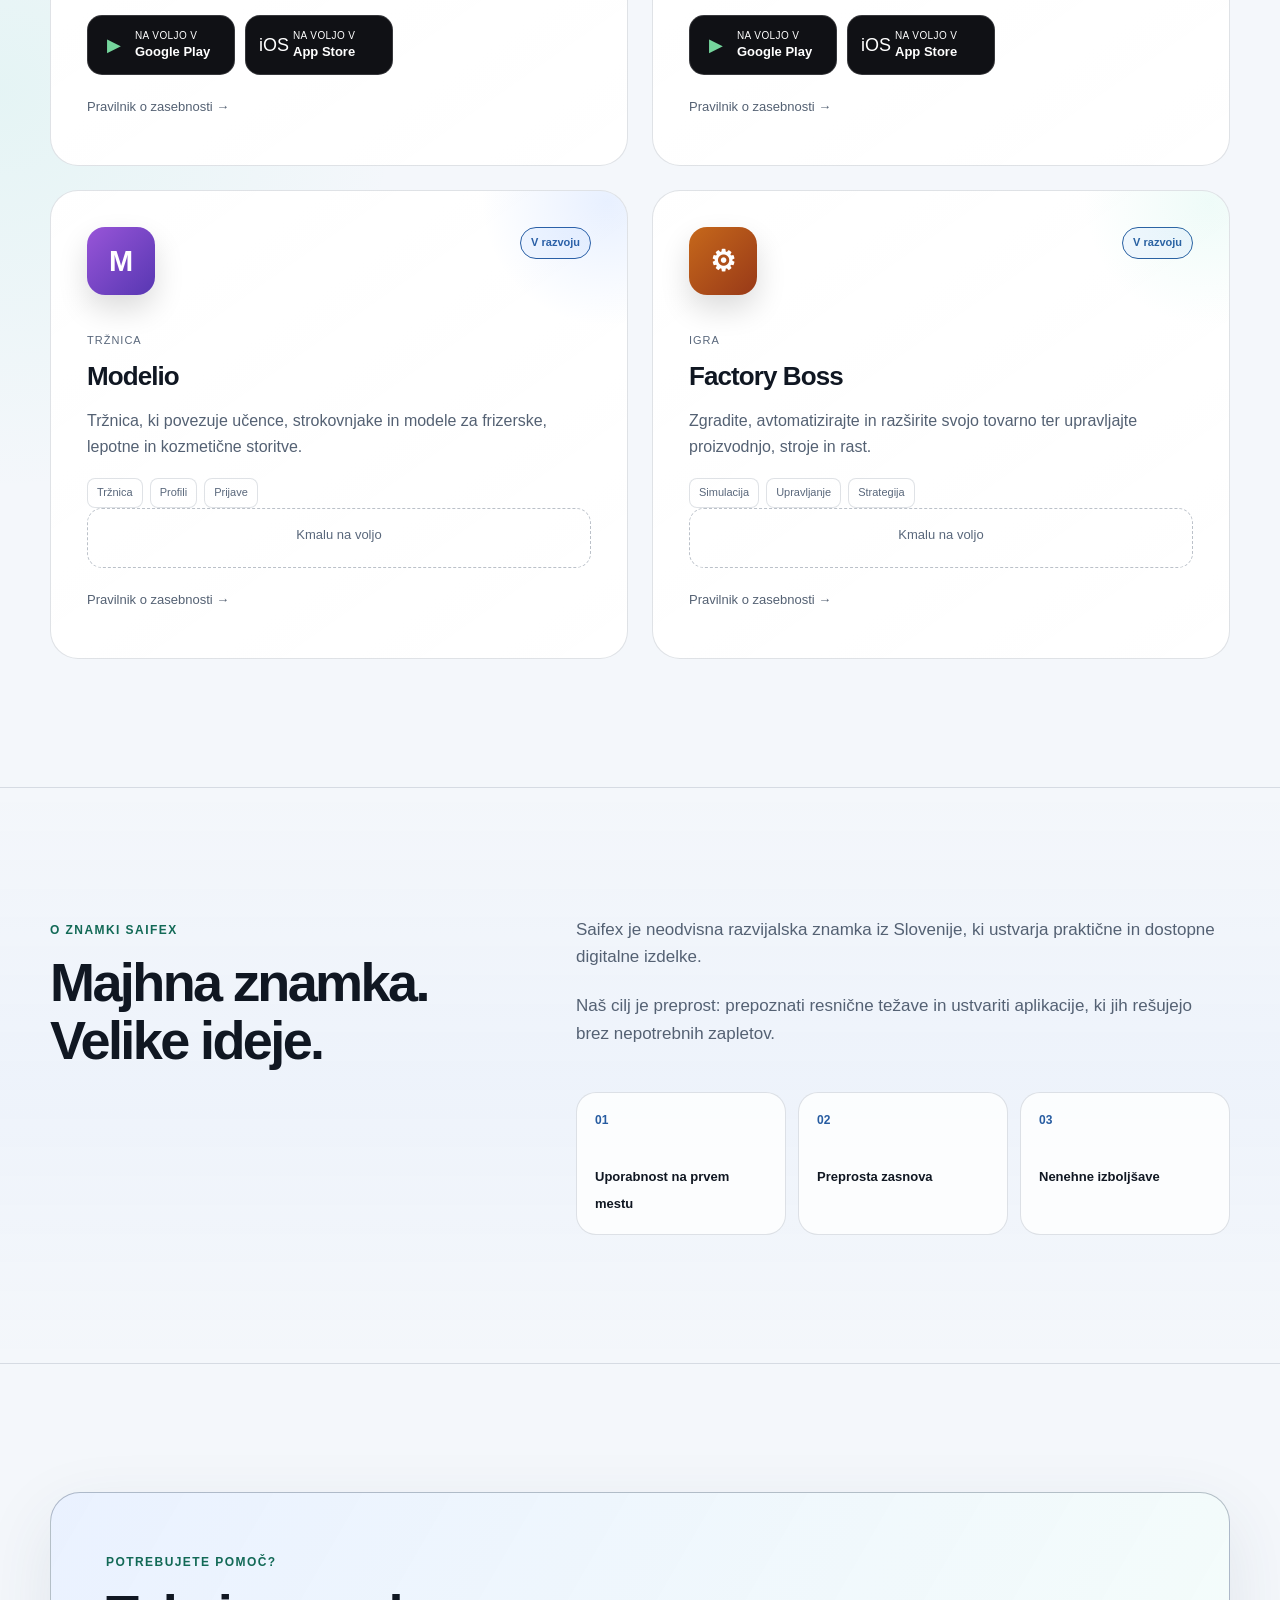
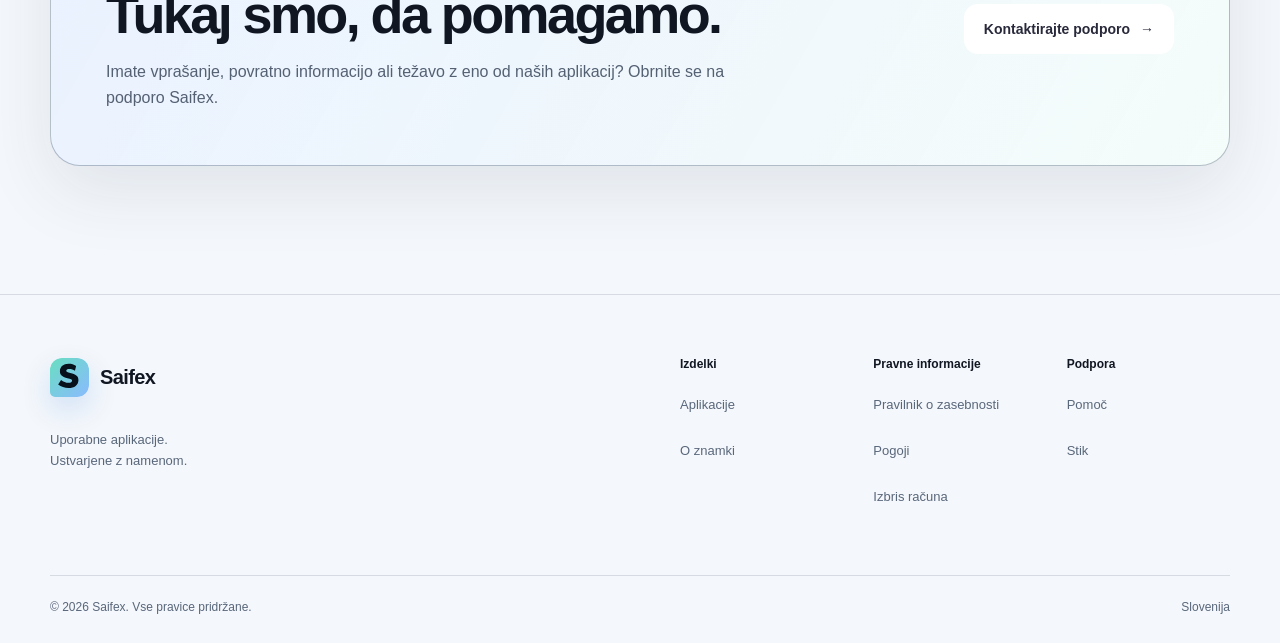
==== commit 76d4cb4b: "Update bilingual website for Android and iOS production releases" ====
--- a/sl/index.html
+++ b/sl/index.html
@@ -53,8 +53,23 @@
       "@type": "SoftwareApplication",
       "name": "Vaktija Slovenija",
       "applicationCategory": "LifestyleApplication",
-      "operatingSystem": "Android",
-      "url": "https://play.google.com/store/apps/details?id=com.saidf.vaktijaslovenija"
+      "operatingSystem": "Android, iOS",
+      "url": "https://play.google.com/store/apps/details?id=com.saidf.vaktijaslovenija",
+      "sameAs": [
+        "https://play.google.com/store/apps/details?id=com.saidf.vaktijaslovenija",
+        "https://apps.apple.com/us/app/vaktija-slovenija/id6817845447"
+      ]
+    },
+    {
+      "@type": "SoftwareApplication",
+      "name": "Učimo se slovenščino",
+      "applicationCategory": "EducationalApplication",
+      "operatingSystem": "Android, iOS",
+      "url": "https://play.google.com/store/apps/details?id=com.saidf.ucimoslovenscino",
+      "sameAs": [
+        "https://play.google.com/store/apps/details?id=com.saidf.ucimoslovenscino",
+        "https://apps.apple.com/us/app/u%C4%8Dimo-se-sloven%C5%A1%C4%8Dino/id6818986318"
+      ]
     }
   ]
 }</script>
@@ -236,7 +251,7 @@
                         <img class="app-icon" src="../assets/apps/vaktija/icon.png" width="68" height="68" loading="lazy" alt="Ikona aplikacije Vaktija Slovenija">
 
                         <div class="app-status available">
-                            Android na voljo
+                            Na voljo za Android in iOS
                         </div>
 
                     </div>
@@ -267,51 +282,24 @@
 
                     <div class="store-buttons">
 
-
-
-                        <a
-                            href="https://play.google.com/store/apps/details?id=com.saidf.vaktijaslovenija"
-                            class="store-button"
-                            aria-label="Vaktija Slovenija v Google Play"
-                            rel="noopener"
-                        >
-                            <div class="store-logo play-logo" aria-hidden="true">
-                                ▶
+                        <a href="https://play.google.com/store/apps/details?id=com.saidf.vaktijaslovenija" class="store-button" aria-label="Vaktija Slovenija v Google Play" rel="noopener">
+                            <div class="store-logo play-logo" aria-hidden="true">▶</div>
+                            <div>
+                                <small>NA VOLJO V</small>
+                                <strong>Google Play</strong>
                             </div>
-
+                        </a>
+
+                        <a href="https://apps.apple.com/us/app/vaktija-slovenija/id6817845447" class="store-button" aria-label="Vaktija Slovenija v App Store" rel="noopener">
+                            <div class="store-logo" aria-hidden="true">iOS</div>
                             <div>
-                                <small>
-                                    NA VOLJO V
-                                </small>
-
-                                <strong>
-                                    Google Play
-                                </strong>
+                                <small>NA VOLJO V</small>
+                                <strong>App Store</strong>
                             </div>
-
                         </a>
 
-                        <div class="store-button disabled">
-
-                            <div class="store-logo" aria-hidden="true">
-                                iOS
-                            </div>
-
-                            <div>
-
-                                <small>
-                                    KMALU V
-                                </small>
-
-                                <strong>
-                                    App Store
-                                </strong>
-
-                            </div>
-
-                        </div>
-
-                    </div>
+                    </div>
+
 
                     <a
                         href="privacy.html#vaktija"
@@ -331,7 +319,8 @@
 
                         <img class="app-icon" src="../assets/apps/ucimo/icon.png" width="68" height="68" loading="lazy" alt="Ikona aplikacije Učimo se slovenščino">
 
-                        <div class="app-status development">Kmalu na voljo
+                        <div class="app-status available">
+                            Na voljo za Android in iOS
                         </div>
 
                     </div>
@@ -362,47 +351,24 @@
 
                     <div class="store-buttons">
 
-                        <div class="store-button disabled" aria-label="Učimo se slovenščino bo kmalu na voljo v Google Play">
-
-                            <div class="store-logo play-logo" aria-hidden="true">
-                                ▶
+                        <a href="https://play.google.com/store/apps/details?id=com.saidf.ucimoslovenscino" class="store-button" aria-label="Učimo se slovenščino v Google Play" rel="noopener">
+                            <div class="store-logo play-logo" aria-hidden="true">▶</div>
+                            <div>
+                                <small>NA VOLJO V</small>
+                                <strong>Google Play</strong>
                             </div>
-
+                        </a>
+
+                        <a href="https://apps.apple.com/us/app/u%C4%8Dimo-se-sloven%C5%A1%C4%8Dino/id6818986318" class="store-button" aria-label="Učimo se slovenščino v App Store" rel="noopener">
+                            <div class="store-logo" aria-hidden="true">iOS</div>
                             <div>
-
-                                <small>
-                                    KMALU V
-                                </small>
-
-                                <strong>
-                                    Google Play
-                                </strong>
-
+                                <small>NA VOLJO V</small>
+                                <strong>App Store</strong>
                             </div>
-
-                        </div>
-
-                        <div class="store-button disabled">
-
-                            <div class="store-logo" aria-hidden="true">
-                                iOS
-                            </div>
-
-                            <div>
-
-                                <small>
-                                    KMALU V
-                                </small>
-
-                                <strong>
-                                    App Store
-                                </strong>
-
-                            </div>
-
-                        </div>
-
-                    </div>
+                        </a>
+
+                    </div>
+
 
                     <a
                         href="privacy.html#ucimo"
